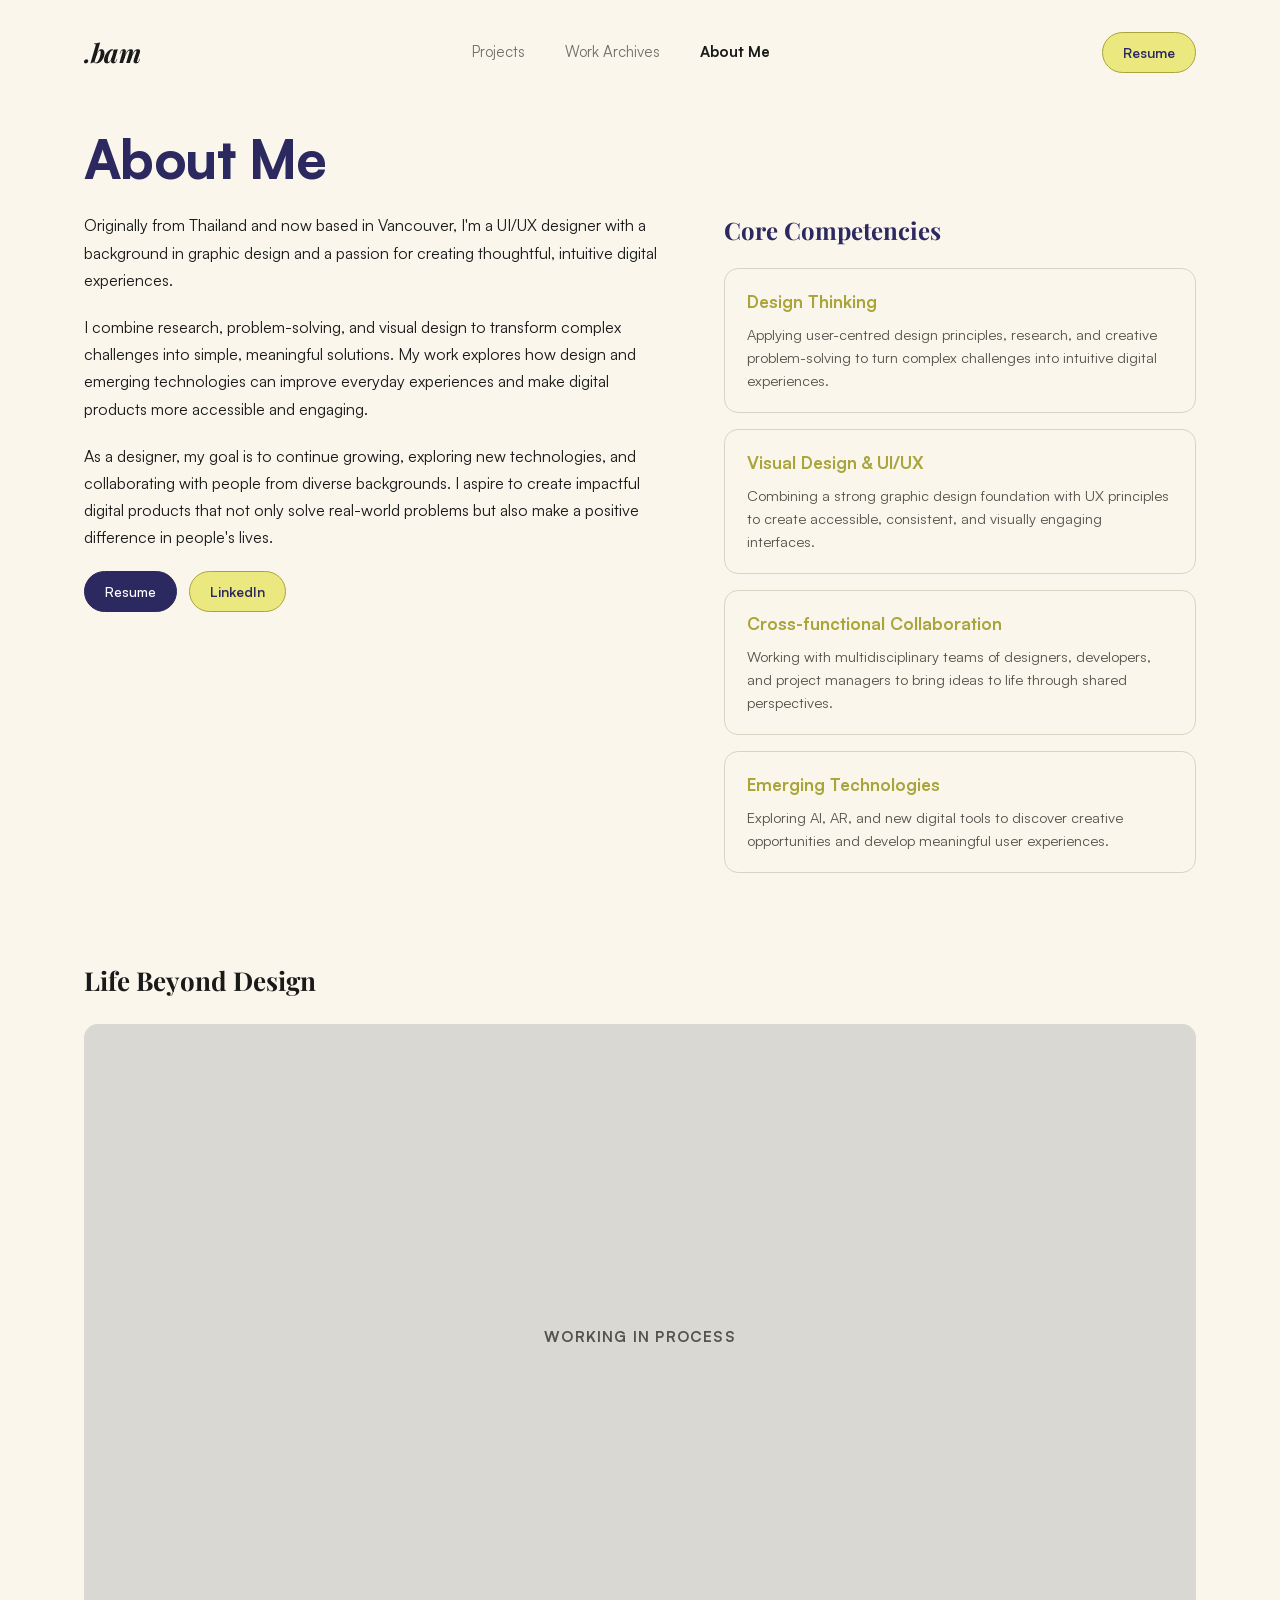
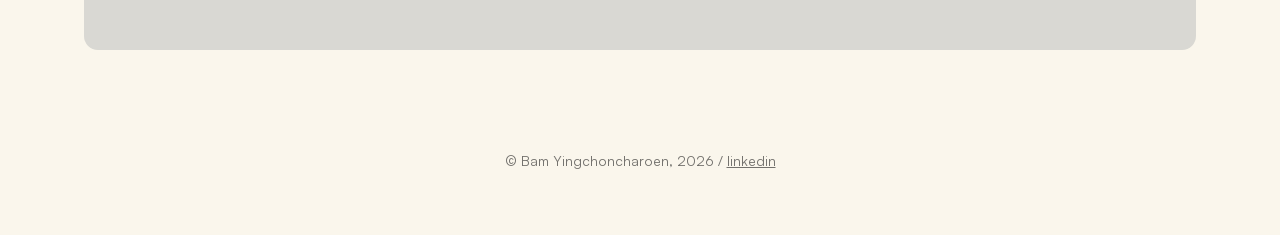
==== about.html @ f400f4c4 "Initial commit: portfolio site Static HTML/CSS/JS portfolio with homepage, three case-study pages (B" ====
<!DOCTYPE html>
<html lang="en">
<head>
<meta charset="UTF-8" />
<meta name="viewport" content="width=device-width, initial-scale=1.0" />
<title>About Me — .bam</title>
<link rel="stylesheet" href="styles.css" />
</head>
<body>

<nav class="site-nav">
  <a class="logo" href="index.html">.bam</a>
  <ul class="nav-links">
    <li><a href="index.html">Projects</a></li>
    <li><a href="archives.html">Work Archives</a></li>
    <li><a href="about.html" class="active">About Me</a></li>
  </ul>
  <a class="btn-pill btn-pill--accent" href="#" target="_blank" rel="noopener">Resume</a>
</nav>

<section class="about-hero">
  <div class="about-intro">
    <h1>About Me</h1>
    <p>Originally from Thailand and now based in Vancouver, I'm a UI/UX designer with a background in graphic design and a passion for creating thoughtful, intuitive digital experiences.</p>
    <p>I combine research, problem-solving, and visual design to transform complex challenges into simple, meaningful solutions. My work explores how design and emerging technologies can improve everyday experiences and make digital products more accessible and engaging.</p>
    <p>As a designer, my goal is to continue growing, exploring new technologies, and collaborating with people from diverse backgrounds. I aspire to create impactful digital products that not only solve real-world problems but also make a positive difference in people's lives.</p>
    <div class="about-buttons">
      <a class="btn-pill btn-pill--filled" href="#" target="_blank" rel="noopener">Resume</a>
      <a class="btn-pill btn-pill--accent" href="https://www.linkedin.com/in/bam-yingchoncharoen/" target="_blank" rel="noopener">LinkedIn</a>
    </div>
  </div>
  <div class="competencies">
    <h2>Core Competencies</h2>
    <div class="competency-card">
      <h3>Design Thinking</h3>
      <p>Applying user-centred design principles, research, and creative problem-solving to turn complex challenges into intuitive digital experiences.</p>
    </div>
    <div class="competency-card">
      <h3>Visual Design &amp; UI/UX</h3>
      <p>Combining a strong graphic design foundation with UX principles to create accessible, consistent, and visually engaging interfaces.</p>
    </div>
    <div class="competency-card">
      <h3>Cross-functional Collaboration</h3>
      <p>Working with multidisciplinary teams of designers, developers, and project managers to bring ideas to life through shared perspectives.</p>
    </div>
    <div class="competency-card">
      <h3>Emerging Technologies</h3>
      <p>Exploring AI, AR, and new digital tools to discover creative opportunities and develop meaningful user experiences.</p>
    </div>
  </div>
</section>

<section class="life-section">
  <h2>Life Beyond Design</h2>
  <div class="life-photo">
    <span class="life-photo-label">Working in Process</span>
  </div>
</section>

<footer class="site-footer-center">
  © Bam Yingchoncharoen, 2026 / <a href="https://www.linkedin.com/in/bam-yingchoncharoen/" target="_blank" rel="noopener">linkedin</a>
</footer>

<script src="script.js"></script>
</body>
</html>
---- styles.css ----
/* ============================================
   .bam portfolio — shared styles
   Design system matched to Figma (HopVddqF7Ah0hUyoKYXJ9J)
   ============================================ */

@font-face {
  font-family: "Satoshi";
  src: url("assets/fonts/Satoshi-Variable.woff2") format("woff2");
  font-weight: 300 900;
  font-style: normal;
  font-display: swap;
}

@font-face {
  font-family: "Satoshi";
  src: url("assets/fonts/Satoshi-VariableItalic.woff2") format("woff2");
  font-weight: 300 900;
  font-style: italic;
  font-display: swap;
}

@font-face {
  font-family: "Playfair Display";
  src: url("assets/fonts/PlayfairDisplay-Variable.ttf") format("truetype");
  font-weight: 400 900;
  font-style: normal;
  font-display: swap;
}

@font-face {
  font-family: "Playfair Display";
  src: url("assets/fonts/PlayfairDisplay-Italic-Variable.ttf") format("truetype");
  font-weight: 400 900;
  font-style: italic;
  font-display: swap;
}

:root {
  --bg: #faf6ec;
  --ink: #1a1a1a;
  --ink-soft: #55534d;
  --indigo: #2c2860;
  --indigo-soft: #4a4590;
  --olive: #a9a53a;
  --yellow: #eae87f;
  --yellow-soft: #f0efb0;
  --line: #d8d4c4;
  --line-strong: #2c2860;
  --placeholder: #d9d8d3;
  --placeholder-dark: #1c1c1c;
  --radius-lg: 24px;
  --radius-md: 14px;
  --radius-sm: 8px;
  --radius-pill: 999px;
  --maxw: 1240px;
  --gutter: clamp(24px, 5vw, 96px);
  --serif: "Playfair Display", Georgia, serif;
  --sans: "Satoshi", -apple-system, BlinkMacSystemFont, "Segoe UI", sans-serif;
}

* {
  box-sizing: border-box;
}

body {
  margin: 0;
  background: var(--bg);
  color: var(--ink);
  font-family: var(--sans);
  font-size: 16px;
  line-height: 1.5;
  -webkit-font-smoothing: antialiased;
}

a {
  color: inherit;
  text-decoration: none;
}

img {
  max-width: 100%;
  display: block;
}

ul {
  margin: 0;
  padding: 0;
}

.wrap {
  max-width: var(--maxw);
  margin: 0 auto;
  padding: 0 var(--gutter);
}

/* ---------- Nav ---------- */

.site-nav {
  display: flex;
  align-items: center;
  justify-content: space-between;
  padding: 32px var(--gutter) 0;
  max-width: var(--maxw);
  margin: 0 auto;
  gap: 24px;
}

.logo {
  font-family: var(--serif);
  font-style: italic;
  font-weight: 700;
  font-size: 26px;
  color: var(--ink);
  letter-spacing: -0.01em;
  flex-shrink: 0;
}

.nav-links {
  display: flex;
  gap: 40px;
  list-style: none;
  font-size: 15px;
  flex-wrap: wrap;
}

.nav-links a {
  opacity: 0.6;
  transition: opacity 0.15s ease;
}

.nav-links a:hover,
.nav-links a.active {
  opacity: 1;
  font-weight: 700;
}

.btn-pill {
  display: inline-flex;
  align-items: center;
  gap: 8px;
  padding: 9px 20px;
  border: 1.5px solid var(--ink);
  border-radius: var(--radius-pill);
  font-size: 14px;
  font-weight: 500;
  background: transparent;
  color: var(--ink);
  white-space: nowrap;
  transition: background 0.15s ease, color 0.15s ease;
}

.btn-pill:hover {
  background: var(--ink);
  color: var(--bg);
}

.btn-pill.btn-pill--filled {
  background: var(--indigo);
  color: #fff;
  border-color: var(--indigo);
}

.btn-pill.btn-pill--filled:hover {
  opacity: 0.88;
}

.btn-pill.btn-pill--accent {
  background: var(--yellow);
  border-color: var(--olive);
  color: var(--indigo);
  font-weight: 600;
}

.btn-pill.btn-pill--accent:hover {
  background: var(--yellow-soft);
  color: var(--indigo);
}

/* ---------- Tag pills ---------- */

.tag {
  display: inline-flex;
  align-items: center;
  padding: 6px 14px;
  background: var(--yellow);
  border-radius: var(--radius-pill);
  font-size: 13px;
  font-weight: 500;
  color: var(--indigo);
  white-space: nowrap;
}

/* ---------- Homepage hero ---------- */

.hero {
  padding: 72px var(--gutter) 48px;
  max-width: var(--maxw);
  margin: 0 auto;
}

.hero-greeting {
  margin: 0 0 32px;
  font-family: var(--sans);
  font-size: clamp(18px, 2vw, 22px);
  font-weight: 500;
  color: var(--ink);
}

.hero-greeting b {
  font-weight: 700;
  color: var(--indigo);
}

.hero-headline {
  margin: 0;
  font-family: var(--sans);
  font-weight: 800;
  font-size: clamp(32px, 5vw, 54px);
  line-height: 1.15;
  letter-spacing: -0.01em;
  color: var(--indigo);
}

.hero-sub {
  margin: 28px 0 0;
  font-family: var(--sans);
  font-size: clamp(16px, 1.6vw, 19px);
  line-height: 1.5;
  max-width: 54ch;
  color: var(--ink-soft);
}

/* ---------- Project grid (homepage) ---------- */

.project-grid {
  max-width: var(--maxw);
  margin: 0 auto 100px;
  padding: 0 var(--gutter);
  display: grid;
  grid-template-columns: 1fr 1fr;
  gap: 28px;
}

.project-card {
  border: 1.5px solid var(--ink);
  border-radius: var(--radius-lg);
  padding: 20px;
  display: flex;
  flex-direction: column;
  gap: 18px;
  color: var(--ink);
  transition: transform 0.15s ease, box-shadow 0.15s ease;
}

.project-card:hover {
  transform: translateY(-2px);
  box-shadow: 0 10px 28px rgba(44, 40, 96, 0.14);
}

.project-visual {
  border-radius: var(--radius-md);
  aspect-ratio: 16 / 10;
  position: relative;
  overflow: hidden;
  display: flex;
  align-items: center;
  justify-content: center;
}

.project-main {
  display: flex;
  flex-direction: column;
  gap: 12px;
}

.project-title {
  display: inline-flex;
  align-items: center;
  gap: 10px;
  font-family: var(--serif);
  font-size: clamp(22px, 2.6vw, 28px);
  font-weight: 700;
  letter-spacing: -0.01em;
  color: var(--indigo);
}

.project-title .arrow {
  width: 0.75em;
  height: 0.75em;
  flex-shrink: 0;
  transition: transform 0.18s ease;
}

.project-card:hover .project-title .arrow {
  transform: translate(3px, -3px);
}

.project-tags {
  display: flex;
  gap: 10px;
  flex-wrap: wrap;
}

/* --- homepage hero visuals (real project imagery) --- */

.project-visual {
  background: var(--placeholder);
}

.project-visual img {
  width: 100%;
  height: 100%;
  object-fit: cover;
  object-position: center;
}

/* ---------- Footer (homepage) ---------- */

.site-footer-center {
  text-align: center;
  padding: 0 var(--gutter) 64px;
  font-size: 14px;
  opacity: 0.6;
}

.site-footer-center a {
  text-decoration: underline;
}

/* ============================================
   Case study pages
   ============================================ */

.case-hero {
  max-width: var(--maxw);
  margin: 48px auto 0;
  padding: 0 var(--gutter);
  display: grid;
  grid-template-columns: 1fr 1fr;
  align-items: start;
  gap: 24px 48px;
}

.case-hero h1 {
  margin: 0;
  font-family: var(--serif);
  font-size: clamp(32px, 4.2vw, 54px);
  font-weight: 700;
  letter-spacing: -0.01em;
  line-height: 1.1;
  color: var(--indigo);
}

.case-hero .case-subtitle {
  font-family: var(--serif);
  font-size: clamp(18px, 2.2vw, 24px);
  font-weight: 400;
  line-height: 1.3;
  color: var(--ink);
  justify-self: end;
  text-align: left;
}

.rule {
  max-width: var(--maxw);
  margin: 36px auto;
  padding: 0 var(--gutter);
}

.rule::after {
  content: "";
  display: block;
  border-top: 1px solid var(--line);
}

.meta-grid {
  max-width: var(--maxw);
  margin: 0 auto;
  padding: 0 var(--gutter);
  display: grid;
  grid-template-columns: repeat(4, 1fr);
  gap: 24px;
}

.meta-item .meta-label {
  font-size: 13px;
  opacity: 0.55;
  margin-bottom: 8px;
}

.meta-item .meta-value {
  font-size: 15px;
  font-weight: 700;
  line-height: 1.4;
  color: var(--indigo);
}

.case-intro {
  max-width: var(--maxw);
  margin: 0 auto;
  padding: 0 var(--gutter);
  display: flex;
  flex-direction: column;
  gap: 20px;
  font-size: 17px;
  line-height: 1.65;
  max-width: 980px;
}

.case-intro p {
  margin: 0;
  max-width: 76ch;
}

.media-block {
  max-width: var(--maxw);
  margin: 44px auto;
  padding: 0 var(--gutter);
}

.placeholder-img {
  width: 100%;
  aspect-ratio: 16 / 9;
  background: var(--placeholder);
  border-radius: var(--radius-md);
}

.placeholder-img.short {
  aspect-ratio: 21 / 9;
}

.placeholder-img.dark {
  background: var(--placeholder-dark);
}

.media-photo {
  width: 100%;
  aspect-ratio: 2 / 1;
  border-radius: var(--radius-md);
  overflow: hidden;
}

.media-photo img {
  width: 100%;
  height: 100%;
  object-fit: cover;
  object-position: center;
}

.photo-row {
  display: grid;
  grid-template-columns: 1fr 1fr;
  gap: 16px;
}

.photo-row .media-photo {
  aspect-ratio: 4 / 3;
}

/* ---------- Body: sidebar + content ---------- */

.case-body {
  max-width: var(--maxw);
  margin: 0 auto;
  padding: 0 var(--gutter);
  display: grid;
  grid-template-columns: 170px 1fr;
  gap: 64px;
  align-items: start;
}

.case-sidebar {
  position: sticky;
  top: 40px;
}

.case-sidebar ul {
  list-style: none;
  display: flex;
  flex-direction: column;
  gap: 16px;
  font-size: 14px;
}

.case-sidebar a {
  display: inline-flex;
  align-items: center;
  gap: 8px;
  opacity: 0.5;
  transition: opacity 0.15s ease;
}

.case-sidebar a:hover {
  opacity: 0.85;
}

.case-sidebar a.active {
  opacity: 1;
  font-weight: 700;
  color: var(--indigo);
}

.case-sidebar a.active::after {
  content: "";
  width: 5px;
  height: 5px;
  border-radius: 50%;
  background: var(--olive);
  flex-shrink: 0;
}

.case-sections {
  display: flex;
  flex-direction: column;
  gap: 56px;
  min-width: 0;
  padding-bottom: 32px;
}

.case-section {
  scroll-margin-top: 40px;
  display: flex;
  flex-direction: column;
  gap: 24px;
}

.content-rule {
  border: none;
  border-top: 1px solid var(--line);
  width: 100%;
  margin: 0;
}

.section-label {
  font-size: 13px;
  font-weight: 700;
  text-transform: uppercase;
  letter-spacing: 0.07em;
  color: var(--olive);
}

.case-section h2 {
  margin: 0;
  font-family: var(--serif);
  font-size: clamp(24px, 3vw, 32px);
  font-weight: 700;
  letter-spacing: -0.01em;
  color: var(--indigo);
}

.case-section p {
  margin: 0;
  font-size: 16px;
  line-height: 1.7;
  max-width: 72ch;
}

.pull-quote {
  margin: 4px 0;
  font-family: var(--serif);
  font-style: italic;
  font-size: clamp(18px, 2.2vw, 22px);
  font-weight: 700;
  line-height: 1.45;
  max-width: 50ch;
  color: var(--indigo);
}

/* Approach grid */

.approach-grid {
  display: grid;
  grid-template-columns: 1fr 1fr;
  gap: 20px;
}

.approach-grid--thirds {
  grid-template-columns: repeat(3, 1fr);
}

.approach-card {
  border: 1.5px solid var(--line);
  border-radius: var(--radius-md);
  padding: 26px;
  display: flex;
  flex-direction: column;
  gap: 12px;
}

.approach-card .approach-num {
  font-size: 13px;
  font-weight: 700;
  color: var(--olive);
}

.approach-card h3 {
  margin: 0;
  font-family: var(--serif);
  font-size: 18px;
  font-weight: 700;
  color: var(--indigo);
}

.approach-card p {
  margin: 0;
  font-size: 14.5px;
  line-height: 1.65;
  opacity: 0.85;
}

.approach-card h4 {
  margin: 0 0 4px;
  font-size: 12.5px;
  font-weight: 700;
  text-transform: uppercase;
  letter-spacing: 0.04em;
  opacity: 0.5;
}

/* Callout box (research insights / stats) */

.callout-box {
  border: 1.5px solid var(--line);
  border-radius: var(--radius-md);
  padding: 28px;
  display: flex;
  flex-direction: column;
  gap: 14px;
}

.callout-box .callout-label {
  font-weight: 700;
  color: var(--olive);
  font-size: 16px;
}

.callout-box ul {
  display: flex;
  flex-direction: column;
  gap: 10px;
  padding-left: 20px;
}

.callout-box li {
  list-style: decimal;
  font-size: 15px;
  line-height: 1.6;
}

/* Decision intro */

.decision-intro {
  display: flex;
  flex-direction: column;
  gap: 20px;
}

/* Feature blocks — two columns, text left / media right */

.feature-block {
  border: 1.5px solid var(--line);
  border-radius: var(--radius-md);
  overflow: hidden;
  display: grid;
  grid-template-columns: 1fr 1fr;
  align-items: stretch;
}

.feature-block--stacked {
  grid-template-columns: 1fr;
  padding: 28px;
  gap: 20px;
}

.feature-block--stacked .feature-eyebrow {
  font-size: 13px;
  font-weight: 700;
  color: var(--olive);
  text-transform: uppercase;
  letter-spacing: 0.04em;
}

.feature-block--stacked .feature-visual {
  border-radius: var(--radius-sm);
  min-height: 280px;
}

.feature-block--stacked .feature-copy {
  padding: 0;
}

.feature-copy {
  padding: 32px;
  display: flex;
  flex-direction: column;
  gap: 18px;
}

.feature-copy .approach-num {
  font-size: 13px;
  font-weight: 700;
  color: var(--olive);
}

.feature-copy h3 {
  margin: 0;
  font-family: var(--serif);
  font-size: 22px;
  font-weight: 700;
  color: var(--indigo);
}

.feature-copy h4 {
  margin: 0 0 6px;
  font-size: 13px;
  font-weight: 700;
  text-transform: uppercase;
  letter-spacing: 0.04em;
  opacity: 0.5;
}

.feature-copy p {
  margin: 0;
  font-size: 14.5px;
  line-height: 1.65;
}

.feature-copy ul {
  display: flex;
  flex-direction: column;
  gap: 8px;
  padding-left: 18px;
  font-size: 14.5px;
  line-height: 1.6;
}

.feature-copy li {
  list-style: disc;
}

.feature-visual {
  background: var(--placeholder-dark);
  min-height: 320px;
}

/* Testimonial */

.testimonial-block {
  border-left: 3px solid var(--indigo);
  padding-left: 28px;
  display: flex;
  flex-direction: column;
  gap: 16px;
}

.testimonial-block blockquote {
  margin: 0;
  font-family: var(--serif);
  font-size: clamp(19px, 2.4vw, 24px);
  font-weight: 600;
  line-height: 1.5;
  font-style: italic;
  color: var(--indigo);
}

.testimonial-block cite {
  font-style: normal;
  font-size: 14px;
  opacity: 0.6;
}

/* Reflection */

.reflection-list {
  display: flex;
  flex-direction: column;
  gap: 16px;
}

.reflection-list li {
  list-style: none;
  padding-left: 28px;
  position: relative;
  font-size: 16px;
  line-height: 1.7;
  max-width: 72ch;
}

.reflection-list li::before {
  content: "—";
  position: absolute;
  left: 0;
  color: var(--olive);
}

/* ---------- More case studies ---------- */

.more-heading {
  text-align: center;
  font-family: var(--serif);
  font-size: 22px;
  font-weight: 700;
  color: var(--indigo);
}

.more-grid {
  display: grid;
  grid-template-columns: 1fr 1fr;
  gap: 24px;
  margin-top: 28px;
}

.more-grid--single {
  grid-template-columns: 1fr;
  max-width: 420px;
  margin-left: auto;
  margin-right: auto;
}

.more-card-num {
  font-size: 13px;
  font-weight: 700;
  text-transform: uppercase;
  letter-spacing: 0.05em;
  color: var(--olive);
}

.more-card {
  border: 1.5px solid var(--line);
  border-radius: var(--radius-md);
  padding: 28px;
  display: flex;
  flex-direction: column;
  gap: 8px;
  min-height: 140px;
  justify-content: space-between;
  transition: border-color 0.18s ease, transform 0.15s ease;
}

.more-card:hover {
  border-color: var(--indigo);
  transform: translateY(-2px);
}

.more-card .more-title {
  font-family: var(--serif);
  font-size: 19px;
  font-weight: 700;
  color: var(--indigo);
  display: inline-flex;
  align-items: center;
  gap: 8px;
}

.more-card .more-title .arrow {
  width: 16px;
  height: 16px;
  flex-shrink: 0;
}

.more-card .more-desc {
  font-size: 14px;
  opacity: 0.7;
}

/* ---------- Contact footer ---------- */

.contact-footer {
  max-width: var(--maxw);
  margin: 0 auto;
  padding: 56px var(--gutter) 80px;
  display: flex;
  flex-direction: column;
  gap: 6px;
}

.contact-footer .contact-label {
  font-family: var(--serif);
  font-size: 18px;
  font-weight: 700;
  color: var(--indigo);
}

.contact-footer a {
  font-size: 16px;
  text-decoration: underline;
  width: fit-content;
}

/* ---------- About page ---------- */

.about-hero {
  max-width: var(--maxw);
  margin: 0 auto;
  padding: 56px var(--gutter) 0;
  display: grid;
  grid-template-columns: 1.1fr 0.9fr;
  gap: 64px;
  align-items: start;
}

.about-intro h1 {
  margin: 0 0 24px;
  font-family: var(--sans);
  font-weight: 800;
  font-size: clamp(36px, 5.5vw, 54px);
  line-height: 1.1;
  letter-spacing: -0.01em;
  color: var(--indigo);
}

.about-intro p {
  font-size: 16px;
  line-height: 1.7;
  max-width: 56ch;
  margin: 0 0 20px;
}

.about-buttons {
  display: flex;
  gap: 12px;
  margin-top: 8px;
}

.competencies {
  margin-top: 83px;
}

.competencies h2 {
  margin: 0 0 20px;
  font-family: var(--serif);
  font-size: 24px;
  font-weight: 700;
  color: var(--indigo);
}

.competency-card {
  border: 1.5px solid var(--line);
  border-radius: var(--radius-md);
  padding: 20px 22px;
  margin-bottom: 16px;
}

.competency-card h3 {
  margin: 0 0 8px;
  font-family: var(--sans);
  font-size: 17px;
  font-weight: 700;
  color: var(--olive);
}

.competency-card p {
  margin: 0;
  font-size: 14.5px;
  line-height: 1.6;
  color: var(--ink-soft);
}

.life-section {
  max-width: var(--maxw);
  margin: 72px auto 100px;
  padding: 0 var(--gutter);
}

.life-section h2 {
  font-family: var(--serif);
  font-size: 26px;
  font-weight: 700;
  margin: 0 0 24px;
  color: var(--ink);
}

.life-photo {
  aspect-ratio: 16 / 9;
  background: var(--placeholder);
  border-radius: var(--radius-md);
  display: flex;
  align-items: center;
  justify-content: center;
}

.life-photo-label {
  font-family: var(--sans);
  font-size: 15px;
  font-weight: 700;
  text-transform: uppercase;
  letter-spacing: 0.08em;
  color: var(--ink-soft);
}

/* ---------- Archives page ---------- */

.archives-hero {
  max-width: var(--maxw);
  margin: 0 auto;
  padding: 56px var(--gutter) 40px;
}

.archives-hero h1 {
  margin: 0;
  font-family: var(--serif);
  font-size: clamp(36px, 6vw, 56px);
  font-weight: 400;
  color: var(--ink);
}

.archives-hero h1 b {
  font-weight: 800;
  font-style: italic;
}

.archives-grid {
  max-width: var(--maxw);
  margin: 0 auto 100px;
  padding: 0 var(--gutter);
  display: grid;
  grid-template-columns: repeat(4, 1fr);
  gap: 20px;
}

.archive-card {
  clip-path: polygon(0% 11%, 34% 11%, 42% 0%, 100% 0%, 100% 100%, 0% 100%);
  padding: 28px 20px 20px;
  min-height: 210px;
  display: flex;
  flex-direction: column;
  justify-content: space-between;
  transition: transform 0.18s ease;
}

.archive-card:hover {
  transform: translateY(-3px);
}

.archive-card.navy {
  background: var(--indigo);
  color: var(--yellow);
}

.archive-card.cream {
  background: var(--yellow-soft);
  color: var(--indigo);
}

.archive-card .archive-num {
  align-self: flex-end;
  font-family: var(--serif);
  font-weight: 700;
  font-size: 18px;
}

.archive-card .archive-title {
  font-weight: 700;
  font-size: 16px;
  margin-bottom: 4px;
}

.archive-card .archive-desc {
  font-size: 12.5px;
  opacity: 0.85;
}

/* ---------- Rotating headline word (homepage) ---------- */

.rotator-text {
  display: inline-block;
  font-family: var(--serif);
  font-style: italic;
  font-weight: 700;
  letter-spacing: -0.01em;
  color: var(--olive);
}

.rotator-word {
  display: inline-block;
  opacity: 0;
  transform: translateY(10px);
  transition: opacity 0.4s ease, transform 0.4s ease;
}

.rotator-word.is-visible {
  opacity: 1;
  transform: translateY(0);
}

/* ---------- Lightbox (images & videos) ---------- */

.lightbox-trigger {
  cursor: zoom-in;
}

.lightbox-overlay {
  position: fixed;
  inset: 0;
  background: rgba(10, 9, 20, 0.88);
  display: none;
  align-items: center;
  justify-content: center;
  padding: 40px;
  z-index: 1000;
}

.lightbox-overlay.is-open {
  display: flex;
}

.lightbox-overlay .lightbox-content {
  max-width: min(92vw, 1100px);
  max-height: 88vh;
  display: flex;
}

.lightbox-overlay img,
.lightbox-overlay video {
  max-width: 100%;
  max-height: 88vh;
  border-radius: var(--radius-sm);
  display: block;
  object-fit: contain;
}

.lightbox-close {
  display: none;
  position: fixed;
  top: 24px;
  right: 32px;
  width: 44px;
  height: 44px;
  border-radius: 50%;
  border: 1.5px solid rgba(255, 255, 255, 0.4);
  background: rgba(255, 255, 255, 0.08);
  color: #fff;
  font-size: 20px;
  line-height: 1;
  cursor: pointer;
}

.lightbox-close:hover {
  background: rgba(255, 255, 255, 0.18);
}

/* ---------- Video blocks ---------- */

.media-video {
  width: 100%;
  border-radius: var(--radius-md);
  overflow: hidden;
  background: var(--placeholder-dark);
}

.media-video video {
  width: 100%;
  height: 100%;
  display: block;
  object-fit: cover;
  cursor: zoom-in;
}

.feature-visual.has-video {
  position: relative;
  padding: 0;
}

.feature-visual video {
  width: 100%;
  height: 100%;
  min-height: 320px;
  object-fit: cover;
  display: block;
  cursor: zoom-in;
}

.video-row {
  display: grid;
  grid-template-columns: 1fr 1fr;
  gap: 16px;
}

.video-row .media-video {
  aspect-ratio: 9 / 16;
}

.video-row .media-video video {
  object-fit: cover;
}

/* ---------- Phone mockup (device frame around a video) ---------- */

.phone-mockup-row {
  display: flex;
  gap: 28px;
  justify-content: center;
  flex-wrap: wrap;
  padding-top: 8px;
}

.phone-mockup {
  position: relative;
  width: 240px;
  aspect-ratio: 9 / 19.5;
  background: #0a0a0a;
  border: 10px solid #0a0a0a;
  border-radius: 40px;
  overflow: hidden;
  box-shadow: 0 16px 36px rgba(20, 18, 50, 0.18);
  flex-shrink: 0;
}

.phone-mockup::before {
  content: "";
  position: absolute;
  top: 0;
  left: 50%;
  transform: translateX(-50%);
  width: 46%;
  height: 22px;
  background: #0a0a0a;
  border-radius: 0 0 14px 14px;
  z-index: 2;
}

.phone-mockup video {
  width: 100%;
  height: 100%;
  object-fit: cover;
  display: block;
  cursor: zoom-in;
  border-radius: 30px;
}

/* ---------- Flow toggle (tabs that swap an image/video) ---------- */

.flow-toggle {
  display: flex;
  flex-direction: column;
  gap: 18px;
}

.flow-toggle-buttons {
  display: flex;
  gap: 10px;
  flex-wrap: wrap;
}

.flow-toggle-buttons button {
  font-family: var(--sans);
  font-size: 14px;
  font-weight: 600;
  padding: 10px 18px;
  border-radius: var(--radius-pill);
  border: 1.5px solid var(--indigo);
  background: transparent;
  color: var(--indigo);
  cursor: pointer;
  transition: background 0.15s ease, color 0.15s ease;
}

.flow-toggle-buttons button.is-active {
  background: var(--indigo);
  color: #fff;
}

.flow-toggle-panel {
  display: none;
}

.flow-toggle-panel.is-active {
  display: block;
}

/* ---------- Carousel ---------- */

.carousel {
  display: flex;
  flex-direction: column;
  gap: 16px;
}

.carousel-viewport {
  position: relative;
  width: 100%;
  aspect-ratio: 16 / 10;
  border-radius: var(--radius-md);
  overflow: hidden;
  background: var(--placeholder);
}

.carousel-track {
  display: flex;
  width: 100%;
  height: 100%;
  transition: transform 0.35s ease;
}

.carousel-track img {
  width: 100%;
  height: 100%;
  object-fit: contain;
  background: #fff;
  flex-shrink: 0;
  cursor: zoom-in;
}

.carousel-controls {
  display: flex;
  align-items: center;
  justify-content: center;
  gap: 16px;
}

.carousel-controls button {
  width: 36px;
  height: 36px;
  border-radius: 50%;
  border: 1.5px solid var(--indigo);
  background: transparent;
  color: var(--indigo);
  font-size: 16px;
  cursor: pointer;
}

.carousel-controls button:hover {
  background: var(--indigo);
  color: #fff;
}

.carousel-dots {
  display: flex;
  gap: 7px;
}

.carousel-dots span {
  width: 7px;
  height: 7px;
  border-radius: 50%;
  background: var(--line);
}

.carousel-dots span.is-active {
  background: var(--indigo);
}

/* ---------- Responsive ---------- */

@media (max-width: 900px) {
  .project-grid {
    grid-template-columns: 1fr;
  }

  .feature-block {
    grid-template-columns: 1fr;
  }

  .feature-visual {
    min-height: 240px;
  }

  .case-body {
    grid-template-columns: 1fr;
  }

  .case-sidebar {
    position: static;
  }

  .case-sidebar ul {
    flex-direction: row;
    flex-wrap: wrap;
    gap: 20px;
  }

  .meta-grid {
    grid-template-columns: 1fr 1fr;
    row-gap: 28px;
  }

  .approach-grid {
    grid-template-columns: 1fr;
  }

  .more-grid {
    grid-template-columns: 1fr;
  }

  .about-hero {
    grid-template-columns: 1fr;
  }

  .archives-grid {
    grid-template-columns: 1fr 1fr;
  }
}

@media (max-width: 640px) {
  .site-nav {
    flex-wrap: wrap;
  }

  .nav-links {
    order: 3;
    width: 100%;
    gap: 24px;
  }

  .case-hero {
    grid-template-columns: 1fr;
  }

  .case-hero .case-subtitle {
    justify-self: start;
  }

  .meta-grid {
    grid-template-columns: 1fr;
  }

  .archives-grid {
    grid-template-columns: 1fr;
  }

  .photo-row {
    grid-template-columns: 1fr;
  }

  .video-row {
    grid-template-columns: 1fr;
  }

  .about-buttons {
    flex-wrap: wrap;
  }
}
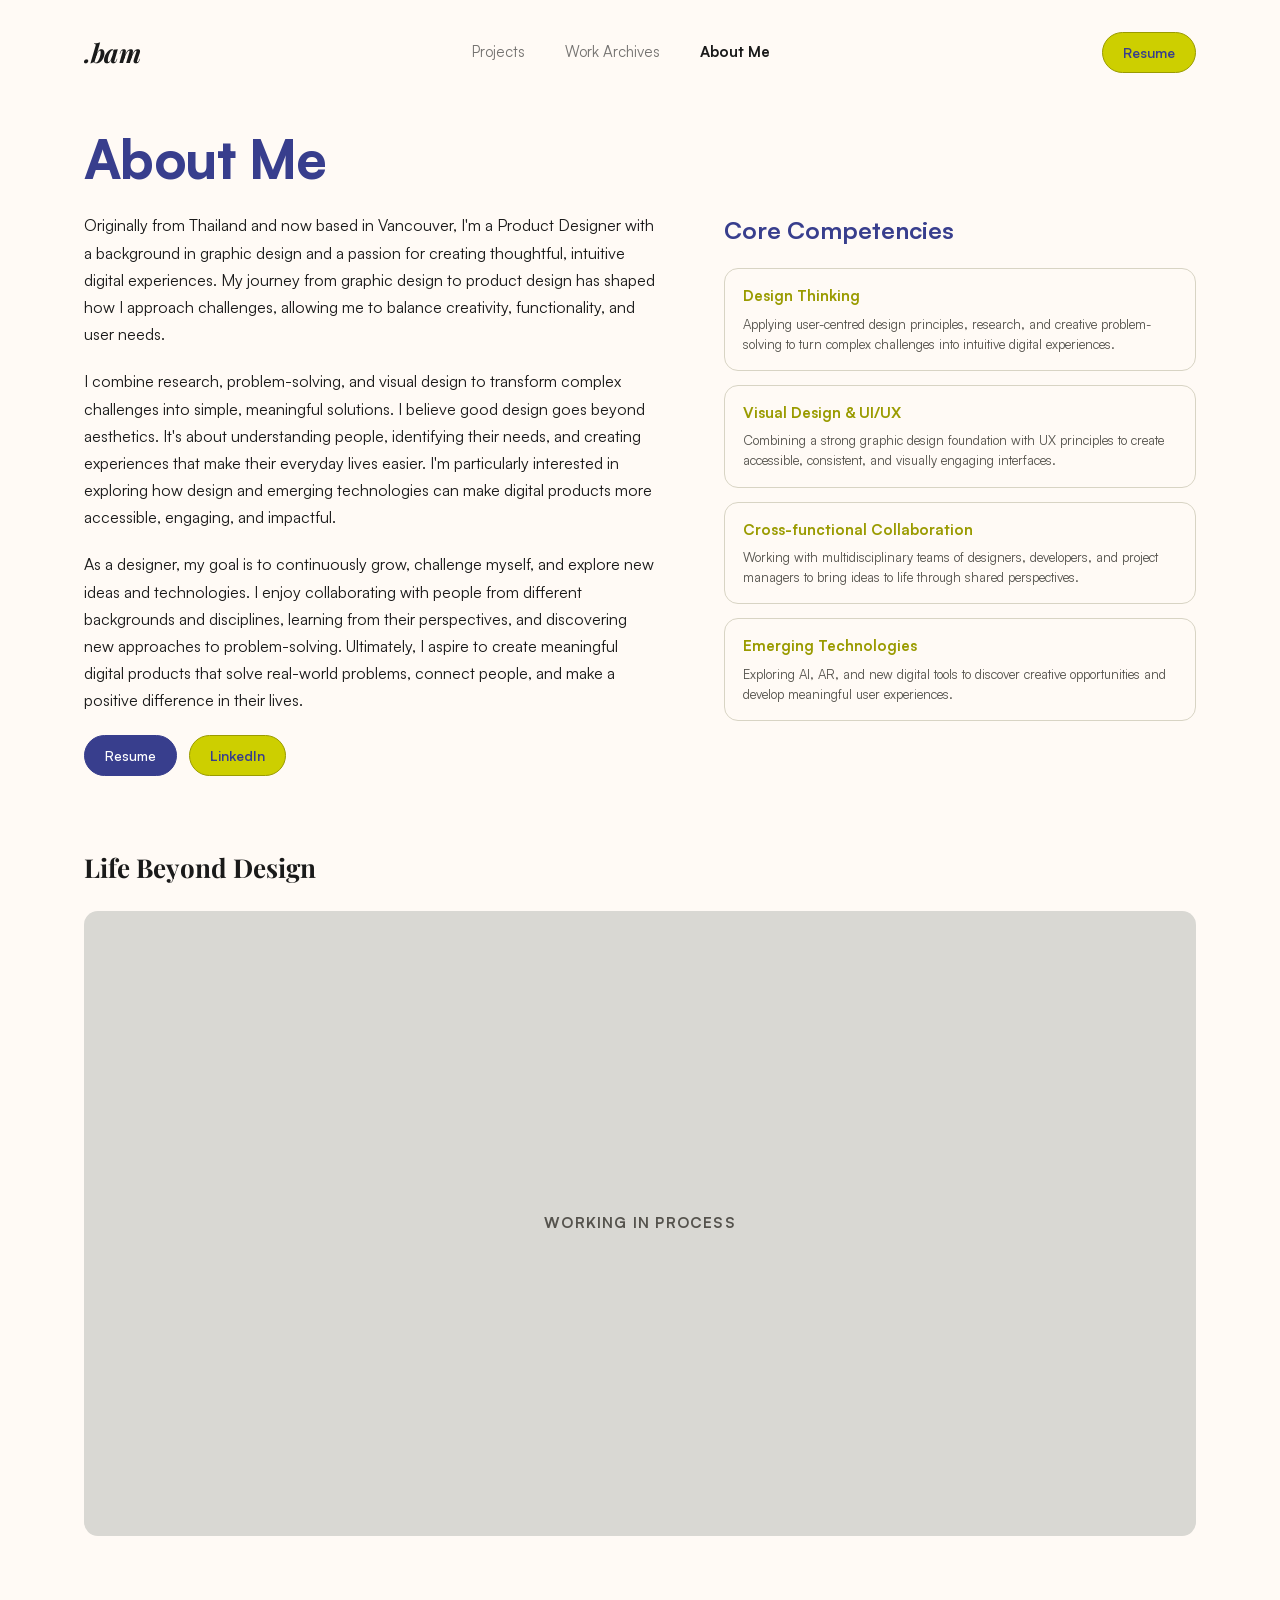
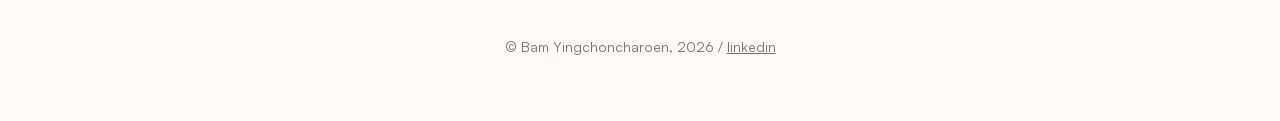
==== commit 61c0aa2f: "Update About page bio copy Co-Authored-By: Claude Sonnet 5 <noreply@anthropic.com>" ====
--- a/about.html
+++ b/about.html
@@ -15,17 +15,22 @@
     <li><a href="archives.html">Work Archives</a></li>
     <li><a href="about.html" class="active">About Me</a></li>
   </ul>
-  <a class="btn-pill btn-pill--accent" href="#" target="_blank" rel="noopener">Resume</a>
+  <div class="nav-right">
+    <a class="btn-pill btn-pill--accent" href="assets/resume.pdf" target="_blank" rel="noopener">Resume</a>
+    <button class="nav-toggle" type="button" aria-label="Toggle menu" aria-expanded="false">
+      <span></span><span></span><span></span>
+    </button>
+  </div>
 </nav>
 
 <section class="about-hero">
   <div class="about-intro">
     <h1>About Me</h1>
-    <p>Originally from Thailand and now based in Vancouver, I'm a UI/UX designer with a background in graphic design and a passion for creating thoughtful, intuitive digital experiences.</p>
-    <p>I combine research, problem-solving, and visual design to transform complex challenges into simple, meaningful solutions. My work explores how design and emerging technologies can improve everyday experiences and make digital products more accessible and engaging.</p>
-    <p>As a designer, my goal is to continue growing, exploring new technologies, and collaborating with people from diverse backgrounds. I aspire to create impactful digital products that not only solve real-world problems but also make a positive difference in people's lives.</p>
+    <p>Originally from Thailand and now based in Vancouver, I'm a Product Designer with a background in graphic design and a passion for creating thoughtful, intuitive digital experiences. My journey from graphic design to product design has shaped how I approach challenges, allowing me to balance creativity, functionality, and user needs.</p>
+    <p>I combine research, problem-solving, and visual design to transform complex challenges into simple, meaningful solutions. I believe good design goes beyond aesthetics. It's about understanding people, identifying their needs, and creating experiences that make their everyday lives easier. I'm particularly interested in exploring how design and emerging technologies can make digital products more accessible, engaging, and impactful.</p>
+    <p>As a designer, my goal is to continuously grow, challenge myself, and explore new ideas and technologies. I enjoy collaborating with people from different backgrounds and disciplines, learning from their perspectives, and discovering new approaches to problem-solving. Ultimately, I aspire to create meaningful digital products that solve real-world problems, connect people, and make a positive difference in their lives.</p>
     <div class="about-buttons">
-      <a class="btn-pill btn-pill--filled" href="#" target="_blank" rel="noopener">Resume</a>
+      <a class="btn-pill btn-pill--filled" href="assets/resume.pdf" target="_blank" rel="noopener">Resume</a>
       <a class="btn-pill btn-pill--accent" href="https://www.linkedin.com/in/bam-yingchoncharoen/" target="_blank" rel="noopener">LinkedIn</a>
     </div>
   </div>
--- a/styles.css
+++ b/styles.css
@@ -36,16 +36,16 @@
 }
 
 :root {
-  --bg: #faf6ec;
+  --bg: #fffaf5;
   --ink: #1a1a1a;
   --ink-soft: #55534d;
-  --indigo: #2c2860;
-  --indigo-soft: #4a4590;
-  --olive: #a9a53a;
-  --yellow: #eae87f;
-  --yellow-soft: #f0efb0;
+  --indigo: #383e8d;
+  --indigo-soft: #32387f;
+  --olive: #9a9b00;
+  --yellow: #cdcf00;
+  --yellow-soft: #f0f0b0;
   --line: #d8d4c4;
-  --line-strong: #2c2860;
+  --line-strong: #383e8d;
   --placeholder: #d9d8d3;
   --placeholder-dark: #1c1c1c;
   --radius-lg: 24px;
@@ -132,6 +132,47 @@
 .nav-links a.active {
   opacity: 1;
   font-weight: 700;
+}
+
+.nav-right {
+  display: flex;
+  align-items: center;
+  gap: 16px;
+}
+
+.nav-toggle {
+  display: none;
+  flex-direction: column;
+  justify-content: center;
+  gap: 5px;
+  width: 36px;
+  height: 36px;
+  padding: 0;
+  border: none;
+  background: transparent;
+  cursor: pointer;
+  flex-shrink: 0;
+}
+
+.nav-toggle span {
+  display: block;
+  width: 100%;
+  height: 2px;
+  background: var(--ink);
+  border-radius: 2px;
+  transition: transform 0.25s ease, opacity 0.25s ease;
+}
+
+.nav-toggle[aria-expanded="true"] span:nth-child(1) {
+  transform: translateY(7px) rotate(45deg);
+}
+
+.nav-toggle[aria-expanded="true"] span:nth-child(2) {
+  opacity: 0;
+}
+
+.nav-toggle[aria-expanded="true"] span:nth-child(3) {
+  transform: translateY(-7px) rotate(-45deg);
 }
 
 .btn-pill {
@@ -244,6 +285,7 @@
 .project-card {
   border: 1.5px solid var(--ink);
   border-radius: var(--radius-lg);
+  background: #fffdfa;
   padding: 20px;
   display: flex;
   flex-direction: column;
@@ -277,7 +319,7 @@
   display: inline-flex;
   align-items: center;
   gap: 10px;
-  font-family: var(--serif);
+  font-family: var(--sans);
   font-size: clamp(22px, 2.6vw, 28px);
   font-weight: 700;
   letter-spacing: -0.01em;
@@ -352,7 +394,7 @@
 }
 
 .case-hero .case-subtitle {
-  font-family: var(--serif);
+  font-family: var(--sans);
   font-size: clamp(18px, 2.2vw, 24px);
   font-weight: 400;
   line-height: 1.3;
@@ -557,7 +599,7 @@
 
 .pull-quote {
   margin: 4px 0;
-  font-family: var(--serif);
+  font-family: var(--sans);
   font-style: italic;
   font-size: clamp(18px, 2.2vw, 22px);
   font-weight: 700;
@@ -581,6 +623,7 @@
 .approach-card {
   border: 1.5px solid var(--line);
   border-radius: var(--radius-md);
+  background: #fffdfa;
   padding: 26px;
   display: flex;
   flex-direction: column;
@@ -614,7 +657,21 @@
   font-weight: 700;
   text-transform: uppercase;
   letter-spacing: 0.04em;
-  opacity: 0.5;
+  color: #a4a600;
+}
+
+.approach-card ul {
+  display: flex;
+  flex-direction: column;
+  gap: 8px;
+  padding-left: 18px;
+}
+
+.approach-card li {
+  list-style: disc;
+  font-size: 14.5px;
+  line-height: 1.65;
+  opacity: 0.85;
 }
 
 /* Callout box (research insights / stats) */
@@ -622,6 +679,7 @@
 .callout-box {
   border: 1.5px solid var(--line);
   border-radius: var(--radius-md);
+  background: #fffdfa;
   padding: 28px;
   display: flex;
   flex-direction: column;
@@ -645,6 +703,26 @@
   list-style: decimal;
   font-size: 15px;
   line-height: 1.6;
+}
+
+.callout-box ul.callout-list--disc li {
+  list-style: disc;
+}
+
+/* Generic disc bullet list (bold lead-in + description) */
+
+.disc-list {
+  display: flex;
+  flex-direction: column;
+  gap: 10px;
+  padding-left: 20px;
+}
+
+.disc-list li {
+  list-style: disc;
+  font-size: 16px;
+  line-height: 1.7;
+  max-width: 72ch;
 }
 
 /* Decision intro */
@@ -716,7 +794,7 @@
   font-weight: 700;
   text-transform: uppercase;
   letter-spacing: 0.04em;
-  opacity: 0.5;
+  color: #a4a600;
 }
 
 .feature-copy p {
@@ -755,7 +833,7 @@
 
 .testimonial-block blockquote {
   margin: 0;
-  font-family: var(--serif);
+  font-family: var(--sans);
   font-size: clamp(19px, 2.4vw, 24px);
   font-weight: 600;
   line-height: 1.5;
@@ -767,6 +845,32 @@
   font-style: normal;
   font-size: 14px;
   opacity: 0.6;
+}
+
+.quote-stack {
+  border-left: 3px solid var(--yellow);
+  padding-left: 28px;
+  display: flex;
+  flex-direction: column;
+  gap: 16px;
+}
+
+.quote-stack blockquote {
+  margin: 0;
+  font-family: var(--sans);
+  font-size: clamp(17px, 2vw, 20px);
+  font-weight: 400;
+  line-height: 1.5;
+  font-style: italic;
+  color: var(--ink-soft);
+}
+
+.quote-stack cite {
+  font-style: italic;
+  font-family: var(--sans);
+  font-size: clamp(17px, 2vw, 20px);
+  color: var(--ink-soft);
+  opacity: 0.85;
 }
 
 /* Reflection */
@@ -843,7 +947,7 @@
 }
 
 .more-card .more-title {
-  font-family: var(--serif);
+  font-family: var(--sans);
   font-size: 19px;
   font-weight: 700;
   color: var(--indigo);
@@ -875,7 +979,7 @@
 }
 
 .contact-footer .contact-label {
-  font-family: var(--serif);
+  font-family: var(--sans);
   font-size: 18px;
   font-weight: 700;
   color: var(--indigo);
@@ -928,7 +1032,7 @@
 
 .competencies h2 {
   margin: 0 0 20px;
-  font-family: var(--serif);
+  font-family: var(--sans);
   font-size: 24px;
   font-weight: 700;
   color: var(--indigo);
@@ -937,22 +1041,22 @@
 .competency-card {
   border: 1.5px solid var(--line);
   border-radius: var(--radius-md);
-  padding: 20px 22px;
-  margin-bottom: 16px;
+  padding: 16px 18px;
+  margin-bottom: 14px;
 }
 
 .competency-card h3 {
-  margin: 0 0 8px;
-  font-family: var(--sans);
-  font-size: 17px;
+  margin: 0 0 6px;
+  font-family: var(--sans);
+  font-size: 15px;
   font-weight: 700;
   color: var(--olive);
 }
 
 .competency-card p {
   margin: 0;
-  font-size: 14.5px;
-  line-height: 1.6;
+  font-size: 13px;
+  line-height: 1.55;
   color: var(--ink-soft);
 }
 
@@ -1044,7 +1148,7 @@
 
 .archive-card .archive-num {
   align-self: flex-end;
-  font-family: var(--serif);
+  font-family: var(--sans);
   font-weight: 700;
   font-size: 18px;
 }
@@ -1394,12 +1498,24 @@
 @media (max-width: 640px) {
   .site-nav {
     flex-wrap: wrap;
+    row-gap: 12px;
+  }
+
+  .nav-toggle {
+    display: flex;
   }
 
   .nav-links {
     order: 3;
     width: 100%;
-    gap: 24px;
+    display: none;
+    flex-direction: column;
+    gap: 18px;
+    padding-top: 4px;
+  }
+
+  .nav-links.is-open {
+    display: flex;
   }
 
   .case-hero {
